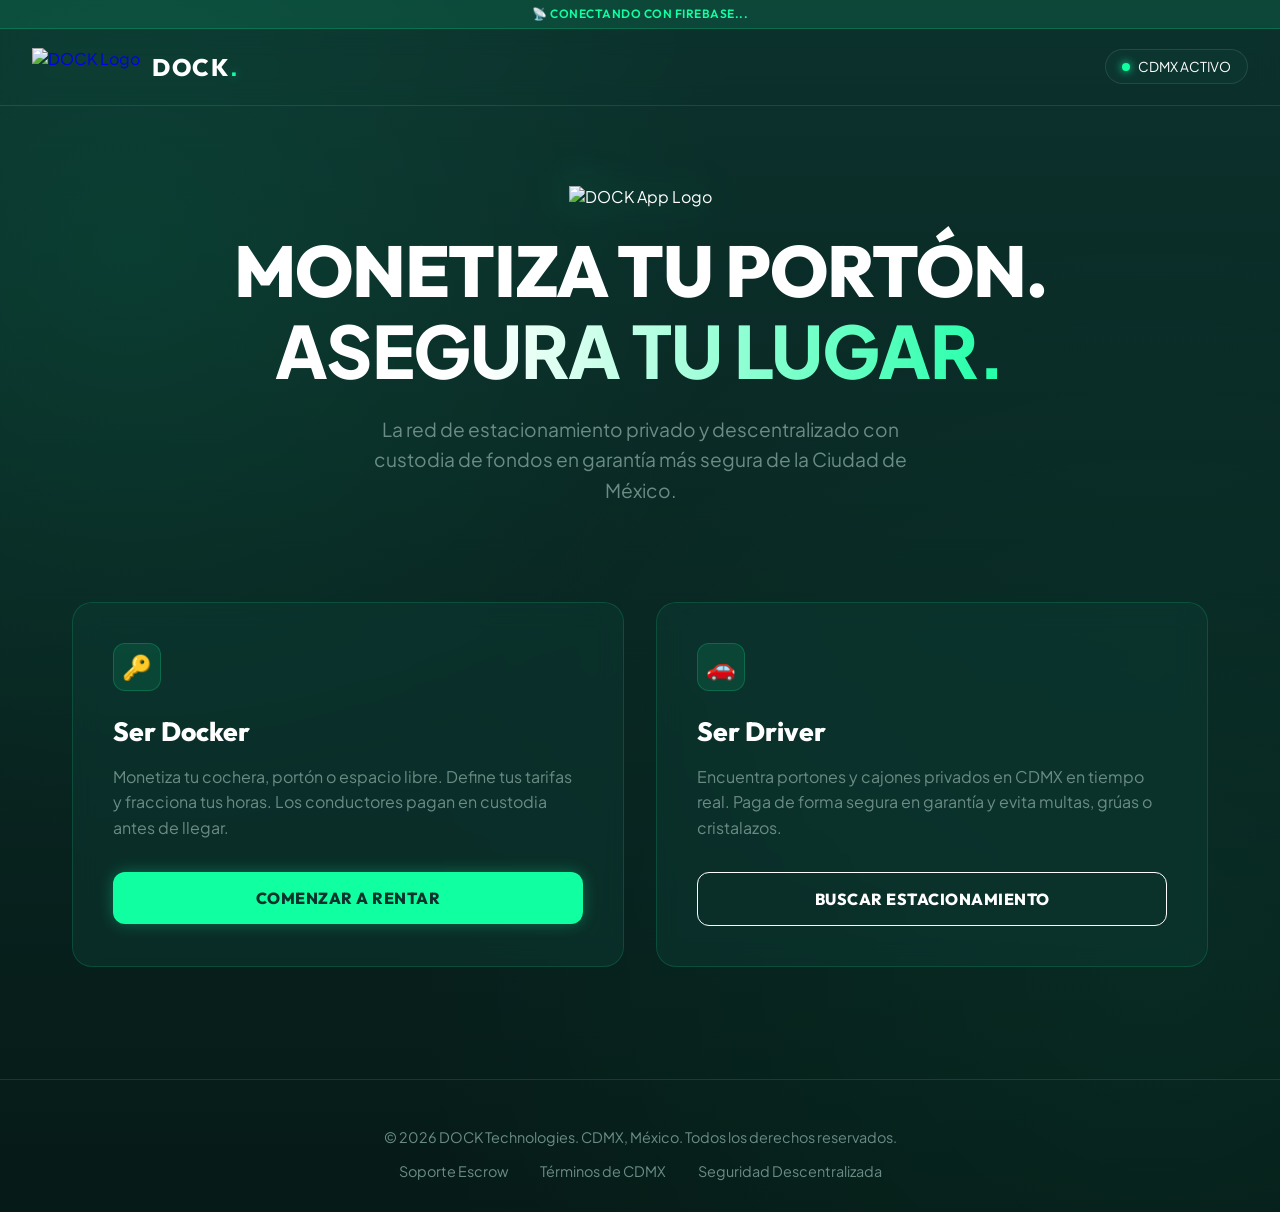
==== docker-dashboard.html @ d96c1703 "Add files via upload" ====
<!DOCTYPE html>
<html lang="es">
<head>
  <meta charset="UTF-8">
  <meta name="viewport" content="width=device-width, initial-scale=1.0">
  <title>Terminal Docker - DOCK</title>
  <link rel="stylesheet" href="style.css">
  <link rel="icon" type="image/png" href="https://imgur.com/uaVmfzb.png">
  <meta name="description" content="Terminal de administración de cajones y portones DOCK.">
</head>
<body>
  <header>
    <a href="index.html" class="logo-container">
      <img src="https://imgur.com/uaVmfzb.png" alt="DOCK Logo" class="logo-img">
      <span class="logo-text">DOCK<span>.</span></span>
    </a>
    <div class="nav-user">
      <div class="user-badge">
        <span class="badge-dot"></span>
        <span id="navUsername">Cargando...</span>
      </div>
      <button class="logout-btn" onclick="logout()">Salir</button>
    </div>
  </header>

  <main class="container" style="margin-top: 3rem;">
    <div class="bento-grid">
      <!-- Config Bento Card: Crea tu Spot -->
      <div class="bento-card">
        <h2 class="card-title" style="margin-bottom: 1.5rem; text-transform: uppercase; letter-spacing: 1px; color: var(--neon);">
          <span>⚙️</span> Configurar Spot
        </h2>
        <form id="spotConfigForm" onsubmit="saveSpotConfig(event)">
          <div class="form-group">
            <label class="form-label">Número de cajones disponibles</label>
            <input type="number" id="spotCajones" class="form-input" min="1" max="12" value="4" required>
          </div>
          <div class="form-group">
            <label class="form-label">Horas Máximas Permitidas</label>
            <input type="number" id="spotMaxHoras" class="form-input" min="1" max="24" value="6" required>
          </div>
          <div class="form-group">
            <label class="form-label">Tarifa por Hora (MXN)</label>
            <input type="number" id="spotTarifaHora" class="form-input" min="5" value="40" required>
          </div>
          <div class="form-group">
            <label class="form-label">Tarifa Fracción (15 min) (MXN)</label>
            <input type="number" id="spotTarifaFraccion" class="form-input" min="1" value="12" required>
          </div>
          
          <div class="form-group">
            <label class="form-label">Imagen de Fachada / Portón</label>
            <div class="upload-container" onclick="document.getElementById('gateImageInput').click()">
              <input type="file" id="gateImageInput" accept="image/*" style="display: none;" onchange="previewGateImage(event)">
              <img id="gateImagePreview" class="upload-preview" alt="Vista previa de fachada">
              <div id="uploadPlaceholder">
                <span class="upload-icon">📸</span>
                <p style="font-size: 0.9rem; color: var(--gray);">Subir Foto de Fachada</p>
                <p style="font-size: 0.75rem; color: rgba(15,255,161,0.5); margin-top: 0.25rem;">(Opcional, se usará mock predeterminado)</p>
              </div>
            </div>
          </div>

          <button type="submit" class="btn btn-primary" style="margin-top: 1rem;">Actualizar Spot & Cajones</button>
        </form>
      </div>

      <!-- Live Grid UX: Monitoring -->
      <div class="bento-card">
        <div style="display: flex; justify-content: space-between; align-items: center; margin-bottom: 2rem;">
          <h2 class="card-title" style="margin: 0; text-transform: uppercase; letter-spacing: 1px;">
            <span>📡</span> Live Grid Telemetry
          </h2>
          <button class="btn btn-secondary" onclick="simulateNewOccupancy()" style="width: auto; padding: 0.5rem 1rem; font-size: 0.85rem;">
            ⚡ Simular Entrada
          </button>
        </div>
        
        <div class="telemetry-grid" id="telemetryGrid">
          <!-- Dynamically populated via JS -->
        </div>
      </div>
    </div>
  </main>

  <!-- Details Overlay modal -->
  <div class="details-popup" id="detailsOverlay">
    <div class="details-modal">
      <h2 style="font-weight: 800; text-transform: uppercase; letter-spacing: 1px; color: var(--neon); text-align: center; margin-bottom: 1.5rem;">
        Telemetría de Conexión
      </h2>
      
      <table class="details-table">
        <tr>
          <td>Cajón</td>
          <td id="detCajon">#0</td>
        </tr>
        <tr>
          <td>Driver</td>
          <td id="detDriver">N/A</td>
        </tr>
        <tr>
          <td>Teléfono</td>
          <td id="detPhone">N/A</td>
        </tr>
        <tr>
          <td>Placas / Vehículo</td>
          <td id="detVehicle">N/A</td>
        </tr>
        <tr>
          <td>Tiempo Contratado</td>
          <td id="detTotalTime">0h 0m</td>
        </tr>
        <tr>
          <td>Fondo en Escrow (Garantía)</td>
          <td id="detEscrow" style="color: var(--neon);">MXN $0.00</td>
        </tr>
        <tr>
          <td>Inicio de Sesión</td>
          <td id="detStartTime">00:00:00</td>
        </tr>
      </table>

      <div class="legal-card" style="margin-bottom: 2rem; border-color: var(--error); background: rgba(255, 74, 74, 0.05); padding: 1rem;">
        <div class="legal-header" style="font-size: 0.9rem;">⚠️ Protocolo de Grúa Activo</div>
        <p class="legal-text" style="font-size: 0.75rem;">
          Si el tiempo expira y transcurre la tolerancia de 10 minutos, queda habilitado el botón para despacho inmediato de arrastre privado a cargo del Driver infractor.
        </p>
      </div>

      <div style="display: flex; gap: 1rem;">
        <button class="btn btn-secondary" onclick="closeDetails()" style="flex: 1;">Volver</button>
        <button class="btn btn-primary" id="releaseBtn" onclick="releaseSpot(currentViewingSlotIndex)" style="flex: 1; background: var(--error); color: white; border: 1px solid var(--error);">Liberar Cajón</button>
      </div>
    </div>
  </div>

  <footer>
    <p>&copy; 2026 DOCK Technologies. CDMX, México. Todos los derechos reservados.</p>
  </footer>

  <script>
    // Validate session
    document.addEventListener("DOMContentLoaded", () => {
      const user = localStorage.getItem("dock_user");
      const role = localStorage.getItem("dock_role");
      
      if (!user || role !== 'docker') {
        window.location.href = 'index.html';
        return;
      }
      
      document.getElementById('navUsername').innerText = `Docker: ${user}`;
      
      // Load saved configurations or set defaults
      initConfiguration();
      
      // Render layout
      renderGrid();
      
      // Start real-time clock tickers
      setInterval(updateTickers, 1000);
    });

    let config = {
      cajones: 4,
      maxHoras: 6,
      tarifaHora: 40,
      tarifaFraccion: 12
    };

    let spotsData = [];
    let currentViewingSlotIndex = -1;

    function initConfiguration() {
      const savedConfig = localStorage.getItem("dock_spot_config");
      if (savedConfig) {
        config = JSON.parse(savedConfig);
        document.getElementById('spotCajones').value = config.cajones;
        document.getElementById('spotMaxHoras').value = config.maxHoras;
        document.getElementById('spotTarifaHora').value = config.spotTarifaHora || config.tarifaHora;
        document.getElementById('spotTarifaFraccion').value = config.spotTarifaFraccion || config.tarifaFraccion;
      } else {
        localStorage.setItem("dock_spot_config", JSON.stringify(config));
      }

      // Load image preview if saved
      const savedImage = localStorage.getItem("dock_spot_image");
      if (savedImage) {
        const preview = document.getElementById('gateImagePreview');
        const placeholder = document.getElementById('uploadPlaceholder');
        preview.src = savedImage;
        preview.style.display = 'block';
        placeholder.style.display = 'none';
      }

      // Initialize spot data
      const savedSpots = localStorage.getItem("dock_spots_data");
      if (savedSpots) {
        spotsData = JSON.parse(savedSpots);
        // Sync number of cajones if config changed
        adjustSpotsLength();
      } else {
        generateDefaultSpots();
      }
    }

    function generateDefaultSpots() {
      spotsData = [];
      for (let i = 0; i < config.cajones; i++) {
        // Mocking some occupied and some vacant
        if (i === 1) {
          // Parking de LuisRo
          const durationMs = 2 * 60 * 60 * 1000; // 2 hours
          const startTime = Date.now() - (45 * 60 * 1000); // started 45 mins ago
          spotsData.push({
            id: i + 1,
            status: 'occupied',
            driverName: 'Luis Roberto',
            driverPhone: '55 2381 9921',
            vehicleNickname: 'Vento Negro (LuisRo)',
            startTime: startTime,
            endTime: startTime + durationMs,
            totalDurationMs: durationMs,
            escrowAmount: 80
          });
        } else {
          spotsData.push({
            id: i + 1,
            status: 'vacant'
          });
        }
      }
      saveSpotsData();
    }

    function adjustSpotsLength() {
      if (spotsData.length < config.cajones) {
        for (let i = spotsData.length; i < config.cajones; i++) {
          spotsData.push({ id: i + 1, status: 'vacant' });
        }
      } else if (spotsData.length > config.cajones) {
        spotsData = spotsData.slice(0, config.cajones);
      }
      saveSpotsData();
    }

    function saveSpotsData() {
      localStorage.setItem("dock_spots_data", JSON.stringify(spotsData));
    }

    function saveSpotConfig(e) {
      e.preventDefault();
      config.cajones = parseInt(document.getElementById('spotCajones').value);
      config.maxHoras = parseInt(document.getElementById('spotMaxHoras').value);
      config.tarifaHora = parseInt(document.getElementById('spotTarifaHora').value);
      config.tarifaFraccion = parseInt(document.getElementById('spotTarifaFraccion').value);

      localStorage.setItem("dock_spot_config", JSON.stringify(config));
      adjustSpotsLength();
      renderGrid();
    }

    function previewGateImage(event) {
      const file = event.target.files[0];
      if (file) {
        const reader = new FileReader();
        reader.onload = function(e) {
          const preview = document.getElementById('gateImagePreview');
          const placeholder = document.getElementById('uploadPlaceholder');
          preview.src = e.target.result;
          preview.style.display = 'block';
          placeholder.style.display = 'none';
          localStorage.setItem("dock_spot_image", e.target.result);
        }
        reader.readAsDataURL(file);
      }
    }

    function renderGrid() {
      const grid = document.getElementById('telemetryGrid');
      grid.innerHTML = '';

      spotsData.forEach((spot, idx) => {
        const dial = document.createElement('div');
        dial.className = `telemetry-dial ${spot.status === 'vacant' ? 'dial-vacant' : 'dial-occupied'}`;
        dial.onclick = () => showSpotDetails(idx);

        if (spot.status === 'vacant') {
          dial.innerHTML = `
            <div class="dial-status">DISPONIBLE</div>
            <div class="dial-number">#0${spot.id}</div>
            <div class="dial-label">SIN CONEXIÓN</div>
          `;
        } else {
          // Circular progress math
          // Total length of dash = 283 (radius=45, 2*PI*45 = 282.7)
          const now = Date.now();
          const elapsed = now - spot.startTime;
          const total = spot.totalDurationMs;
          const percentLeft = Math.max(0, 1 - (elapsed / total));
          const dashoffset = 283 * (1 - percentLeft);

          dial.innerHTML = `
            <svg class="dial-timer-svg">
              <circle class="track" cx="50%" cy="50%" r="45"></circle>
              <circle class="progress" cx="50%" cy="50%" r="45" style="stroke-dashoffset: ${dashoffset}px;" id="svg-dial-${idx}"></circle>
            </svg>
            <div class="dial-status">CONECTADO</div>
            <div class="dial-client-nickname">${spot.vehicleNickname}</div>
            <div class="dial-occupied-meta" id="ticker-time-${idx}">00:00:00</div>
            <div class="dial-cost" id="ticker-cost-${idx}">$0.00</div>
            <div class="dial-label" style="margin-top:0.25rem;">Cajón #0${spot.id}</div>
          `;
        }
        grid.appendChild(dial);
      });
    }

    function updateTickers() {
      spotsData.forEach((spot, idx) => {
        if (spot.status !== 'occupied') return;

        const timeElem = document.getElementById(`ticker-time-${idx}`);
        const costElem = document.getElementById(`ticker-cost-${idx}`);
        const progressCircle = document.getElementById(`svg-dial-${idx}`);

        if (!timeElem || !costElem) return;

        const now = Date.now();
        const elapsedMs = now - spot.startTime;
        const remainingMs = spot.endTime - now;

        // Display HH:MM:SS (standard countdown or infraction indicator)
        if (remainingMs > 0) {
          const hours = Math.floor(remainingMs / 3600000);
          const minutes = Math.floor((remainingMs % 3600000) / 60000);
          const seconds = Math.floor((remainingMs % 60000) / 1000);
          timeElem.innerText = `${pad(hours)}:${pad(minutes)}:${pad(seconds)}`;
          timeElem.style.color = 'var(--neon)';
        } else {
          // Infraction!
          const absOverMs = Math.abs(remainingMs);
          const minutes = Math.floor(absOverMs / 60000);
          const seconds = Math.floor((absOverMs % 60000) / 1000);
          timeElem.innerText = `+${pad(minutes)}:${pad(seconds)}`;
          timeElem.style.color = 'var(--error)';
        }

        // Calculate accumulated cost
        // Under escrow setup, driver paid upfront, but we can display live value
        const hoursElapsed = elapsedMs / 3600000;
        const calculatedCost = Math.round(hoursElapsed * config.tarifaHora);
        costElem.innerText = `MXN $${calculatedCost}.00`;

        // Update progress wheel
        const total = spot.totalDurationMs;
        const percentLeft = Math.max(0, 1 - (elapsedMs / total));
        const dashoffset = 283 * (1 - percentLeft);
        if (progressCircle) {
          progressCircle.style.strokeDashoffset = `${dashoffset}px`;
        }
      });
    }

    function pad(num) {
      return num.toString().padStart(2, '0');
    }

    function showSpotDetails(idx) {
      currentViewingSlotIndex = idx;
      const spot = spotsData[idx];

      document.getElementById('detCajon').innerText = `#0${spot.id}`;

      if (spot.status === 'vacant') {
        document.getElementById('detDriver').innerText = 'Ninguno';
        document.getElementById('detPhone').innerText = 'Ninguno';
        document.getElementById('detVehicle').innerText = 'Ninguno';
        document.getElementById('detTotalTime').innerText = '0h 0m';
        document.getElementById('detEscrow').innerText = 'MXN $0.00';
        document.getElementById('detStartTime').innerText = 'N/A';
        document.getElementById('releaseBtn').style.display = 'none';
      } else {
        document.getElementById('detDriver').innerText = spot.driverName;
        document.getElementById('detPhone').innerText = spot.driverPhone;
        document.getElementById('detVehicle').innerText = spot.vehicleNickname;
        
        const hrs = Math.round((spot.totalDurationMs / 3600000) * 10) / 10;
        document.getElementById('detTotalTime').innerText = `${hrs} horas`;
        document.getElementById('detEscrow').innerText = `MXN $${spot.escrowAmount}.00 (EN GARANTÍA)`;
        
        const d = new Date(spot.startTime);
        document.getElementById('detStartTime').innerText = d.toLocaleTimeString();
        document.getElementById('releaseBtn').style.display = 'block';
      }

      document.getElementById('detailsOverlay').style.display = 'flex';
    }

    function closeDetails() {
      document.getElementById('detailsOverlay').style.display = 'none';
      currentViewingSlotIndex = -1;
    }

    function releaseSpot(idx) {
      if (idx === -1) return;
      spotsData[idx] = {
        id: idx + 1,
        status: 'vacant'
      };
      saveSpotsData();
      renderGrid();
      closeDetails();
    }

    function simulateNewOccupancy() {
      // Find first vacant spot
      const vacantIdx = spotsData.findIndex(s => s.status === 'vacant');
      if (vacantIdx === -1) {
        alert("Todos los cajones están llenos.");
        return;
      }

      const randomNames = ['Alejandro G.', 'Sofia M.', 'Diego R.', 'Valeria H.'];
      const randomCars = ['Jetta Rojo (Placa 992-XYZ)', 'Mazda 3 Gris (Placa MX-901)', 'Mini Cooper Azul (Placa 33-ABC)'];
      
      const name = randomNames[Math.floor(Math.random() * randomNames.length)];
      const car = randomCars[Math.floor(Math.random() * randomCars.length)];
      const durationHours = Math.floor(Math.random() * 3) + 1; // 1 to 3 hours
      const durationMs = durationHours * 60 * 60 * 1000;
      const startTime = Date.now();

      spotsData[vacantIdx] = {
        id: vacantIdx + 1,
        status: 'occupied',
        driverName: name,
        driverPhone: '55 ' + Math.floor(10000000 + Math.random() * 90000000),
        vehicleNickname: car,
        startTime: startTime,
        endTime: startTime + durationMs,
        totalDurationMs: durationMs,
        escrowAmount: durationHours * config.tarifaHora
      };

      saveSpotsData();
      renderGrid();
    }

    function logout() {
      localStorage.clear();
      window.location.href = 'index.html';
    }
  </script>
</body>
</html>
---- style.css ----
@import url('https://fonts.googleapis.com/css2?family=Outfit:wght@300;400;600;800&family=Plus+Jakarta+Sans:wght@300;400;600;800&family=Share+Tech+Mono&display=swap');

:root {
  --bg: #0c322d;
  --bg-rgb: 12, 50, 45;
  --neon: #0fffa1;
  --neon-rgb: 15, 255, 161;
  --white: #ffffff;
  --white-rgb: 255, 255, 255;
  --gray: #6b8c85;
  --error: #ff4a4a;
}

* {
  box-sizing: border-box;
  margin: 0;
  padding: 0;
  font-family: 'Plus Jakarta Sans', 'Outfit', sans-serif;
  -webkit-font-smoothing: antialiased;
}

body {
  background-color: var(--bg);
  background-image: 
    radial-gradient(circle at 10% 20%, rgba(15, 255, 161, 0.08) 0%, transparent 40%),
    radial-gradient(circle at 90% 80%, rgba(15, 255, 161, 0.05) 0%, transparent 50%),
    linear-gradient(rgba(12, 50, 45, 0.95), rgba(6, 26, 23, 0.99));
  color: var(--white);
  min-height: 100vh;
  display: flex;
  flex-direction: column;
  overflow-x: hidden;
}

/* Header & Navigation */
header {
  padding: 1.2rem 2rem;
  display: flex;
  justify-content: space-between;
  align-items: center;
  border-bottom: 1px solid rgba(255, 255, 255, 0.1);
  backdrop-filter: blur(12px);
  -webkit-backdrop-filter: blur(12px);
  position: sticky;
  top: 0;
  z-index: 100;
}

.logo-container {
  display: flex;
  align-items: center;
  gap: 0.75rem;
  text-decoration: none;
}

.logo-img {
  height: 38px;
  width: auto;
}

.logo-text {
  font-size: 1.5rem;
  font-weight: 800;
  letter-spacing: 1.5px;
  color: var(--white);
  text-transform: uppercase;
  font-family: 'Outfit', sans-serif;
}

.logo-text span {
  color: var(--neon);
  text-shadow: 0 0 10px rgba(15, 255, 161, 0.5);
}

.nav-user {
  display: flex;
  align-items: center;
  gap: 1.2rem;
}

/* Role Switch Toggle UI */
.role-switch-container {
  display: flex;
  background: rgba(255, 255, 255, 0.05);
  border: 1px solid rgba(255, 255, 255, 0.1);
  border-radius: 50px;
  padding: 0.2rem;
  align-items: center;
}

.role-switch-btn {
  background: transparent;
  border: none;
  color: var(--gray);
  padding: 0.4rem 1.2rem;
  border-radius: 50px;
  font-size: 0.85rem;
  font-weight: 600;
  cursor: pointer;
  transition: all 0.2s ease;
  font-family: 'Outfit', sans-serif;
}

.role-switch-btn.active {
  background: var(--neon);
  color: var(--bg);
  box-shadow: 0 0 10px rgba(15, 255, 161, 0.3);
}

.user-badge {
  background: rgba(15, 60, 54, 0.45);
  border: 1px solid rgba(255, 255, 255, 0.1);
  padding: 0.5rem 1rem;
  border-radius: 50px;
  font-size: 0.85rem;
  display: flex;
  align-items: center;
  gap: 0.5rem;
}

.badge-dot {
  width: 8px;
  height: 8px;
  background-color: var(--neon);
  border-radius: 50%;
  box-shadow: 0 0 8px var(--neon);
}

.logout-btn {
  background: transparent;
  border: 1px solid var(--error);
  color: var(--error);
  padding: 0.5rem 1rem;
  border-radius: 50px;
  cursor: pointer;
  font-size: 0.85rem;
  transition: all 0.2s ease;
}

.logout-btn:hover {
  background: var(--error);
  color: var(--white);
  box-shadow: 0 0 10px rgba(255, 74, 74, 0.4);
}

/* Firebase Database Status Banner */
.db-status-banner {
  background: rgba(15, 255, 161, 0.1);
  border-bottom: 1px solid rgba(15, 255, 161, 0.2);
  text-align: center;
  font-size: 0.75rem;
  padding: 0.4rem;
  font-weight: 600;
  color: var(--neon);
  letter-spacing: 0.5px;
  font-family: 'Outfit', sans-serif;
}

.db-status-banner.mock {
  background: rgba(255, 255, 255, 0.05);
  border-bottom: 1px solid rgba(255, 255, 255, 0.1);
  color: var(--gray);
}

/* Hero Section */
.hero {
  padding: 5rem 2rem 3rem;
  text-align: center;
  max-width: 900px;
  margin: 0 auto;
}

.hero-logo {
  width: 110px;
  height: auto;
  margin-bottom: 1.5rem;
  filter: drop-shadow(0 0 20px rgba(15, 255, 161, 0.3));
  animation: float 4s ease-in-out infinite;
}

@keyframes float {
  0%, 100% { transform: translateY(0); }
  50% { transform: translateY(-8px); }
}

.hero h1 {
  font-size: 3.5rem;
  font-weight: 800;
  line-height: 1.1;
  margin-bottom: 1.5rem;
  text-transform: uppercase;
  letter-spacing: -1px;
  font-family: 'Outfit', sans-serif;
}

.hero h1 span {
  display: block;
  background: linear-gradient(90deg, var(--white) 30%, var(--neon) 100%);
  -webkit-background-clip: text;
  -webkit-text-fill-color: transparent;
}

.hero p {
  color: var(--gray);
  font-size: 1.2rem;
  max-width: 600px;
  margin: 0 auto 3rem;
  line-height: 1.6;
}

/* Container & Grid Layout */
.container {
  max-width: 1200px;
  margin: 0 auto;
  padding: 0 2rem 4rem;
  width: 100%;
}

.grid-2 {
  display: grid;
  grid-template-columns: repeat(auto-fit, minmax(320px, 1fr));
  gap: 2rem;
  margin-bottom: 3rem;
}

/* Premium Dark Glassmorphism Bento Card */
.card, .bento-card {
  background: rgba(15, 60, 54, 0.45);
  backdrop-filter: blur(12px);
  -webkit-backdrop-filter: blur(12px);
  border: 1px solid rgba(15, 255, 161, 0.15);
  border-radius: 20px;
  padding: 2.5rem;
  transition: transform 0.3s cubic-bezier(0.16, 1, 0.3, 1), border-color 0.3s ease, box-shadow 0.3s ease;
  position: relative;
  overflow: hidden;
}

.card:hover {
  transform: translateY(-6px);
  border-color: var(--neon);
  box-shadow: 0 12px 30px rgba(15, 255, 161, 0.1);
}

.card-title {
  font-size: 1.65rem;
  font-weight: 800;
  margin-bottom: 1rem;
  display: flex;
  align-items: center;
  gap: 0.75rem;
  font-family: 'Outfit', sans-serif;
}

.card-desc {
  color: var(--gray);
  line-height: 1.6;
  margin-bottom: 2rem;
  font-size: 1.0rem;
}

/* Onboarding Roles Icons */
.role-icon {
  width: 48px;
  height: 48px;
  background: rgba(15, 255, 161, 0.1);
  border: 1px solid rgba(15, 255, 161, 0.2);
  border-radius: 12px;
  display: flex;
  align-items: center;
  justify-content: center;
  font-size: 1.5rem;
  margin-bottom: 1.5rem;
}

/* Auth Portal Modal */
.auth-overlay {
  display: none;
  position: fixed;
  top: 0;
  left: 0;
  width: 100vw;
  height: 100vh;
  background: rgba(6, 26, 23, 0.85);
  backdrop-filter: blur(8px);
  -webkit-backdrop-filter: blur(8px);
  z-index: 1000;
  align-items: center;
  justify-content: center;
}

.auth-modal {
  background: var(--bg);
  border: 2px solid var(--neon);
  border-radius: 20px;
  width: 90%;
  max-width: 450px;
  padding: 2.5rem;
  box-shadow: 0 0 40px rgba(15, 255, 161, 0.2);
  position: relative;
}

.close-modal {
  position: absolute;
  top: 1.25rem;
  right: 1.25rem;
  background: transparent;
  border: none;
  color: var(--gray);
  font-size: 1.5rem;
  cursor: pointer;
  transition: color 0.2s ease;
}

.close-modal:hover {
  color: var(--white);
}

/* Forms, Inputs & Labels */
.form-group {
  margin-bottom: 1.5rem;
}

.form-label {
  display: block;
  font-size: 0.85rem;
  text-transform: uppercase;
  letter-spacing: 1px;
  margin-bottom: 0.5rem;
  color: var(--gray);
  font-weight: 600;
}

.form-input {
  width: 100%;
  background: rgba(255, 255, 255, 0.05);
  border: 1px solid rgba(255, 255, 255, 0.1);
  border-radius: 12px;
  padding: 0.85rem 1.25rem;
  color: var(--white);
  font-size: 1rem;
  transition: all 0.3s ease;
}

.form-input:focus {
  outline: none;
  border-color: var(--neon);
  background: rgba(15, 255, 161, 0.05);
  box-shadow: 0 0 10px rgba(15, 255, 161, 0.25);
}

/* Action Buttons */
.btn {
  display: inline-flex;
  align-items: center;
  justify-content: center;
  width: 100%;
  padding: 1rem;
  border-radius: 12px;
  font-weight: 800;
  font-size: 1.0rem;
  cursor: pointer;
  transition: all 0.2s ease;
  border: none;
  font-family: 'Outfit', sans-serif;
  text-transform: uppercase;
  letter-spacing: 0.5px;
}

.btn-primary {
  background: var(--neon);
  color: var(--bg);
  box-shadow: 0 0 15px rgba(15, 255, 161, 0.3);
}

.btn-primary:hover {
  transform: translateY(-2px);
  box-shadow: 0 0 25px rgba(15, 255, 161, 0.5);
}

.btn-secondary {
  background: transparent;
  border: 1px solid var(--white);
  color: var(--white);
}

.btn-secondary:hover {
  background: var(--white);
  color: var(--bg);
}

/* Bento Cards Layout */
.bento-grid {
  display: grid;
  grid-template-columns: 1fr;
  gap: 2rem;
}

@media (min-width: 768px) {
  .bento-grid {
    grid-template-columns: 2fr 3fr;
  }
  .hero h1 {
    font-size: 4.5rem;
  }
}

/* Telemetry Circular Elements */
.telemetry-grid {
  display: grid;
  grid-template-columns: repeat(auto-fill, minmax(200px, 1fr));
  gap: 1.5rem;
}

.telemetry-dial {
  aspect-ratio: 1;
  background: rgba(12, 50, 45, 0.4);
  border-radius: 50%;
  display: flex;
  flex-direction: column;
  align-items: center;
  justify-content: center;
  position: relative;
  cursor: pointer;
  transition: all 0.3s ease;
  padding: 1.5rem;
  text-align: center;
}

.dial-vacant {
  border: 2px dashed var(--neon);
  box-shadow: inset 0 0 15px rgba(15, 255, 161, 0.1);
}

.dial-vacant:hover {
  border-style: solid;
  box-shadow: inset 0 0 25px rgba(15, 255, 161, 0.2), 0 0 15px rgba(15, 255, 161, 0.2);
  transform: scale(1.02);
}

/* Circular glowing border for occupied slots */
.dial-occupied {
  border: 2px solid var(--white);
  box-shadow: 0 0 15px var(--neon);
}

.dial-occupied:hover {
  box-shadow: 0 0 25px var(--neon);
  transform: scale(1.02);
}

.dial-status {
  font-size: 0.75rem;
  letter-spacing: 2px;
  text-transform: uppercase;
  font-weight: 800;
  margin-bottom: 0.25rem;
}

.dial-vacant .dial-status {
  color: var(--neon);
  text-shadow: 0 0 5px rgba(15, 255, 161, 0.3);
}

.dial-occupied .dial-status {
  color: var(--white);
}

.dial-number {
  font-size: 1.75rem;
  font-weight: 800;
  margin-bottom: 0.5rem;
  font-family: 'Outfit', sans-serif;
}

.dial-label {
  font-size: 0.8rem;
  color: var(--gray);
}

.dial-timer-svg {
  position: absolute;
  top: 0;
  left: 0;
  width: 100%;
  height: 100%;
  transform: rotate(-90deg);
  pointer-events: none;
}

.dial-timer-svg circle {
  fill: none;
  stroke-width: 4;
}

.dial-timer-svg .track {
  stroke: rgba(255, 255, 255, 0.1);
}

.dial-timer-svg .progress {
  stroke: var(--neon);
  stroke-dasharray: 283;
  stroke-dashoffset: 0;
  transition: stroke-dashoffset 1s linear;
}

.dial-occupied-meta {
  font-family: 'Share Tech Mono', monospace;
  font-size: 0.9rem;
  color: var(--neon);
  margin-top: 0.5rem;
  z-index: 1;
}

.dial-client-nickname {
  font-weight: 600;
  font-size: 0.95rem;
  color: var(--white);
  overflow: hidden;
  text-overflow: ellipsis;
  white-space: nowrap;
  max-width: 90%;
  z-index: 1;
}

.dial-cost {
  font-family: 'Share Tech Mono', monospace;
  font-size: 1.1rem;
  color: var(--white);
  font-weight: 700;
  margin-top: 0.25rem;
  z-index: 1;
}

/* Image Upload Mock Slot */
.upload-container {
  border: 2px dashed rgba(255, 255, 255, 0.1);
  border-radius: 16px;
  padding: 2rem;
  text-align: center;
  cursor: pointer;
  transition: all 0.2s ease;
  position: relative;
  overflow: hidden;
  height: 180px;
  display: flex;
  flex-direction: column;
  align-items: center;
  justify-content: center;
  background: rgba(255, 255, 255, 0.02);
}

.upload-container:hover {
  border-color: var(--neon);
  background: rgba(15, 255, 161, 0.02);
}

.upload-preview {
  position: absolute;
  top: 0;
  left: 0;
  width: 100%;
  height: 100%;
  object-fit: cover;
  display: none;
}

.upload-icon {
  font-size: 2rem;
  color: var(--gray);
  margin-bottom: 0.5rem;
}

/* Driver Telemetry Circular Component (Big Ring) */
.timer-container {
  display: flex;
  flex-direction: column;
  align-items: center;
  margin: 2rem 0;
}

.timer-ring-wrapper {
  position: relative;
  width: 280px;
  height: 280px;
}

.timer-svg {
  width: 100%;
  height: 100%;
  transform: rotate(-90deg);
}

.timer-svg circle {
  fill: none;
  stroke-width: 8;
}

.timer-svg .track {
  stroke: rgba(255, 255, 255, 0.05);
}

.timer-svg .progress {
  stroke: var(--neon);
  stroke-linecap: round;
  stroke-dasharray: 816.8;
  stroke-dashoffset: 0;
  filter: drop-shadow(0 0 8px rgba(15, 255, 161, 0.5));
  transition: stroke-dashoffset 1s linear;
}

.timer-content {
  position: absolute;
  top: 0;
  left: 0;
  width: 100%;
  height: 100%;
  display: flex;
  flex-direction: column;
  align-items: center;
  justify-content: center;
  z-index: 1;
}

.timer-countdown {
  font-family: 'Share Tech Mono', monospace;
  font-size: 3rem;
  font-weight: 800;
  letter-spacing: 1px;
  color: var(--white);
  text-shadow: 0 0 15px rgba(255, 255, 255, 0.2);
}

.timer-label {
  font-size: 0.8rem;
  text-transform: uppercase;
  letter-spacing: 2px;
  color: var(--gray);
  margin-top: 0.5rem;
}

/* Escrow Price Display Box */
.escrow-payment-box {
  background: rgba(15, 255, 161, 0.05);
  border: 1px solid rgba(15, 255, 161, 0.2);
  border-radius: 16px;
  padding: 1.5rem;
  margin-top: 1.5rem;
  text-align: center;
}

.escrow-title {
  color: var(--neon);
  font-weight: 800;
  font-size: 1.1rem;
  margin-bottom: 0.5rem;
  text-transform: uppercase;
  letter-spacing: 1px;
}

.escrow-price {
  font-size: 2.25rem;
  font-weight: 800;
  margin: 0.5rem 0;
}

.escrow-price span {
  font-size: 1rem;
  color: var(--gray);
}

/* Legal Cards and Popups */
.legal-card {
  background: rgba(255, 74, 74, 0.05);
  border: 2px solid var(--error);
  border-radius: 20px;
  padding: 1.75rem;
  margin-top: 2rem;
  position: relative;
}

.legal-header {
  color: var(--error);
  font-weight: 800;
  font-size: 1.1rem;
  display: flex;
  align-items: center;
  gap: 0.5rem;
  margin-bottom: 0.75rem;
  text-transform: uppercase;
  letter-spacing: 1px;
  font-family: 'Outfit', sans-serif;
}

.legal-text {
  font-size: 0.85rem;
  line-height: 1.5;
  color: rgba(255, 255, 255, 0.85);
  text-align: justify;
}

.details-popup {
  display: none;
  position: fixed;
  top: 0;
  left: 0;
  width: 100vw;
  height: 100vh;
  background: rgba(6, 26, 23, 0.9);
  backdrop-filter: blur(10px);
  -webkit-backdrop-filter: blur(10px);
  z-index: 2000;
  align-items: center;
  justify-content: center;
}

.details-modal {
  background: var(--bg);
  border: 1px solid rgba(255, 255, 255, 0.1);
  border-radius: 20px;
  width: 90%;
  max-width: 500px;
  padding: 2.5rem;
  box-shadow: 0 10px 40px rgba(0, 0, 0, 0.5);
}

.details-table {
  width: 100%;
  margin: 1.5rem 0;
  border-collapse: collapse;
}

.details-table td {
  padding: 0.75rem 0;
  border-bottom: 1px solid rgba(255, 255, 255, 0.05);
}

.details-table td:first-child {
  color: var(--gray);
  font-weight: 600;
}

.details-table td:last-child {
  text-align: right;
  font-weight: 800;
}

/* Footer Section */
footer {
  margin-top: auto;
  padding: 3rem 2rem 2rem;
  border-top: 1px solid rgba(255, 255, 255, 0.1);
  text-align: center;
  color: var(--gray);
  font-size: 0.9rem;
}

.footer-links {
  display: flex;
  justify-content: center;
  gap: 2rem;
  margin-top: 1rem;
}

.footer-link {
  color: var(--gray);
  text-decoration: none;
  transition: color 0.2s ease;
}

.footer-link:hover {
  color: var(--neon);
}
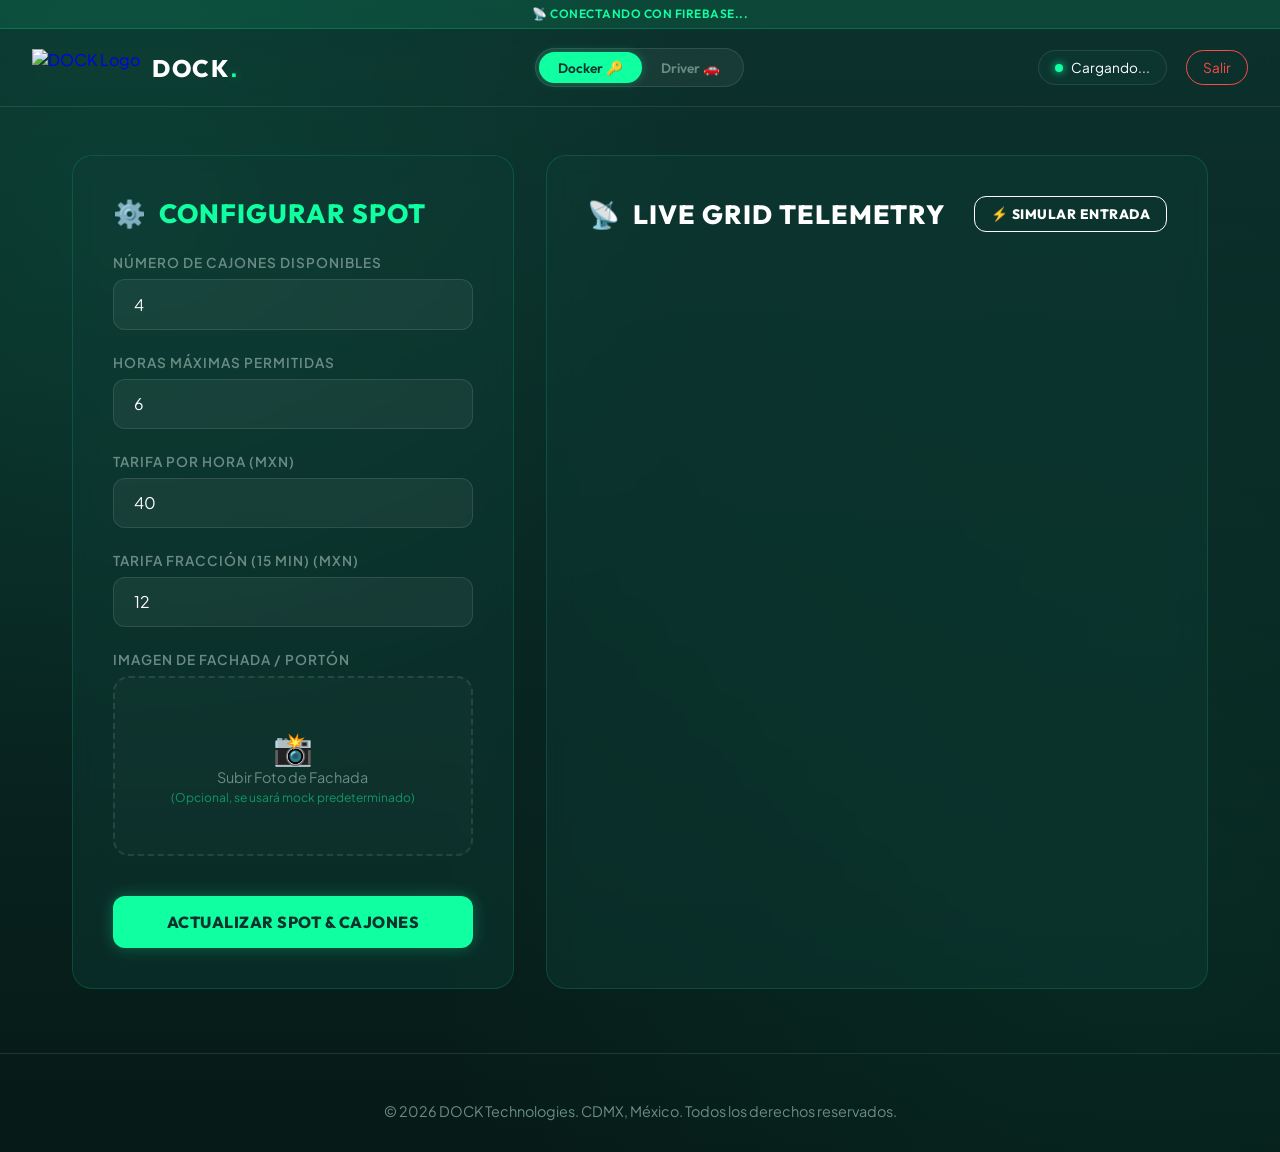
==== commit e1d6ab12: "Add files via upload" ====
--- a/docker-dashboard.html
+++ b/docker-dashboard.html
@@ -9,11 +9,23 @@
   <meta name="description" content="Terminal de administración de cajones y portones DOCK.">
 </head>
 <body>
+  <!-- Firebase Database Status Banner -->
+  <div class="db-status-banner" id="dbStatusBanner">
+    📡 CONECTANDO CON FIREBASE...
+  </div>
+
   <header>
     <a href="index.html" class="logo-container">
       <img src="https://imgur.com/uaVmfzb.png" alt="DOCK Logo" class="logo-img">
       <span class="logo-text">DOCK<span>.</span></span>
     </a>
+    
+    <!-- Unified Dual-Role Switch Toggle in Header -->
+    <div class="role-switch-container">
+      <button class="role-switch-btn active" id="toggleDocker">Docker 🔑</button>
+      <button class="role-switch-btn" id="toggleDriver" onclick="switchRole('driver')">Driver 🚗</button>
+    </div>
+
     <div class="nav-user">
       <div class="user-badge">
         <span class="badge-dot"></span>
@@ -139,28 +151,54 @@
     <p>&copy; 2026 DOCK Technologies. CDMX, México. Todos los derechos reservados.</p>
   </footer>
 
-  <script>
-    // Validate session
-    document.addEventListener("DOMContentLoaded", () => {
-      const user = localStorage.getItem("dock_user");
-      const role = localStorage.getItem("dock_role");
-      
-      if (!user || role !== 'docker') {
-        window.location.href = 'index.html';
-        return;
-      }
-      
-      document.getElementById('navUsername').innerText = `Docker: ${user}`;
-      
-      // Load saved configurations or set defaults
+  <!-- Firebase Integration Script -->
+  <script type="module">
+    import { db } from "./firebase-config.js";
+    import { doc, getDoc, setDoc } from "https://www.gstatic.com/firebasejs/10.8.0/firebase-firestore.js";
+
+    let isMock = false;
+
+    // Validate Firebase connection
+    try {
+      if (!db || !db.app || db.app.options.apiKey === "YOUR_API_KEY_HERE") {
+        throw new Error("Mocking");
+      }
+      document.getElementById('dbStatusBanner').innerText = "📡 CONECTADO A FIRESTORE (gowash-5e31a)";
+      document.getElementById('dbStatusBanner').style.background = "rgba(15, 255, 161, 0.1)";
+      document.getElementById('dbStatusBanner').style.color = "var(--neon)";
+      isMock = false;
+    } catch (err) {
+      isMock = true;
+      document.getElementById('dbStatusBanner').innerText = "⚡ MODO SIMULADOR LOCAL (LocalStorage fallback)";
+      document.getElementById('dbStatusBanner').className = "db-status-banner mock";
+    }
+
+    // Session Verification
+    const activePhone = localStorage.getItem("dock_phone");
+    const activeUsername = localStorage.getItem("dock_username");
+    const activeRole = localStorage.getItem("dock_role");
+
+    if (!activePhone || activeRole !== 'docker') {
+      window.location.href = 'index.html';
+    } else {
+      document.getElementById('navUsername').innerText = `Docker: ${activeUsername}`;
       initConfiguration();
-      
-      // Render layout
       renderGrid();
-      
-      // Start real-time clock tickers
       setInterval(updateTickers, 1000);
-    });
+    }
+
+    window.switchRole = function(newRole) {
+      localStorage.setItem("dock_role", newRole);
+      window.location.href = `${newRole}-dashboard.html`;
+    }
+
+    window.logout = function() {
+      localStorage.removeItem("dock_session");
+      localStorage.removeItem("dock_phone");
+      localStorage.removeItem("dock_username");
+      localStorage.removeItem("dock_role");
+      window.location.href = 'index.html';
+    }
 
     let config = {
       cajones: 4,
@@ -170,7 +208,7 @@
     };
 
     let spotsData = [];
-    let currentViewingSlotIndex = -1;
+    window.currentViewingSlotIndex = -1;
 
     function initConfiguration() {
       const savedConfig = localStorage.getItem("dock_spot_config");
@@ -178,8 +216,8 @@
         config = JSON.parse(savedConfig);
         document.getElementById('spotCajones').value = config.cajones;
         document.getElementById('spotMaxHoras').value = config.maxHoras;
-        document.getElementById('spotTarifaHora').value = config.spotTarifaHora || config.tarifaHora;
-        document.getElementById('spotTarifaFraccion').value = config.spotTarifaFraccion || config.tarifaFraccion;
+        document.getElementById('spotTarifaHora').value = config.tarifaHora;
+        document.getElementById('spotTarifaFraccion').value = config.tarifaFraccion;
       } else {
         localStorage.setItem("dock_spot_config", JSON.stringify(config));
       }
@@ -198,7 +236,6 @@
       const savedSpots = localStorage.getItem("dock_spots_data");
       if (savedSpots) {
         spotsData = JSON.parse(savedSpots);
-        // Sync number of cajones if config changed
         adjustSpotsLength();
       } else {
         generateDefaultSpots();
@@ -208,16 +245,14 @@
     function generateDefaultSpots() {
       spotsData = [];
       for (let i = 0; i < config.cajones; i++) {
-        // Mocking some occupied and some vacant
         if (i === 1) {
-          // Parking de LuisRo
           const durationMs = 2 * 60 * 60 * 1000; // 2 hours
           const startTime = Date.now() - (45 * 60 * 1000); // started 45 mins ago
           spotsData.push({
             id: i + 1,
             status: 'occupied',
             driverName: 'Luis Roberto',
-            driverPhone: '55 2381 9921',
+            driverPhone: '5523819921',
             vehicleNickname: 'Vento Negro (LuisRo)',
             startTime: startTime,
             endTime: startTime + durationMs,
@@ -249,7 +284,7 @@
       localStorage.setItem("dock_spots_data", JSON.stringify(spotsData));
     }
 
-    function saveSpotConfig(e) {
+    window.saveSpotConfig = function(e) {
       e.preventDefault();
       config.cajones = parseInt(document.getElementById('spotCajones').value);
       config.maxHoras = parseInt(document.getElementById('spotMaxHoras').value);
@@ -261,7 +296,7 @@
       renderGrid();
     }
 
-    function previewGateImage(event) {
+    window.previewGateImage = function(event) {
       const file = event.target.files[0];
       if (file) {
         const reader = new FileReader();
@@ -277,7 +312,7 @@
       }
     }
 
-    function renderGrid() {
+    window.renderGrid = function() {
       const grid = document.getElementById('telemetryGrid');
       grid.innerHTML = '';
 
@@ -293,8 +328,6 @@
             <div class="dial-label">SIN CONEXIÓN</div>
           `;
         } else {
-          // Circular progress math
-          // Total length of dash = 283 (radius=45, 2*PI*45 = 282.7)
           const now = Date.now();
           const elapsed = now - spot.startTime;
           const total = spot.totalDurationMs;
@@ -331,7 +364,6 @@
         const elapsedMs = now - spot.startTime;
         const remainingMs = spot.endTime - now;
 
-        // Display HH:MM:SS (standard countdown or infraction indicator)
         if (remainingMs > 0) {
           const hours = Math.floor(remainingMs / 3600000);
           const minutes = Math.floor((remainingMs % 3600000) / 60000);
@@ -339,7 +371,6 @@
           timeElem.innerText = `${pad(hours)}:${pad(minutes)}:${pad(seconds)}`;
           timeElem.style.color = 'var(--neon)';
         } else {
-          // Infraction!
           const absOverMs = Math.abs(remainingMs);
           const minutes = Math.floor(absOverMs / 60000);
           const seconds = Math.floor((absOverMs % 60000) / 1000);
@@ -347,13 +378,10 @@
           timeElem.style.color = 'var(--error)';
         }
 
-        // Calculate accumulated cost
-        // Under escrow setup, driver paid upfront, but we can display live value
         const hoursElapsed = elapsedMs / 3600000;
         const calculatedCost = Math.round(hoursElapsed * config.tarifaHora);
         costElem.innerText = `MXN $${calculatedCost}.00`;
 
-        // Update progress wheel
         const total = spot.totalDurationMs;
         const percentLeft = Math.max(0, 1 - (elapsedMs / total));
         const dashoffset = 283 * (1 - percentLeft);
@@ -367,8 +395,8 @@
       return num.toString().padStart(2, '0');
     }
 
-    function showSpotDetails(idx) {
-      currentViewingSlotIndex = idx;
+    window.showSpotDetails = function(idx) {
+      window.currentViewingSlotIndex = idx;
       const spot = spotsData[idx];
 
       document.getElementById('detCajon').innerText = `#0${spot.id}`;
@@ -398,12 +426,12 @@
       document.getElementById('detailsOverlay').style.display = 'flex';
     }
 
-    function closeDetails() {
+    window.closeDetails = function() {
       document.getElementById('detailsOverlay').style.display = 'none';
-      currentViewingSlotIndex = -1;
-    }
-
-    function releaseSpot(idx) {
+      window.currentViewingSlotIndex = -1;
+    }
+
+    window.releaseSpot = function(idx) {
       if (idx === -1) return;
       spotsData[idx] = {
         id: idx + 1,
@@ -414,11 +442,10 @@
       closeDetails();
     }
 
-    function simulateNewOccupancy() {
-      // Find first vacant spot
+    window.simulateNewOccupancy = function() {
       const vacantIdx = spotsData.findIndex(s => s.status === 'vacant');
       if (vacantIdx === -1) {
-        alert("Todos los cajones están llenos.");
+        alert("Todos los cajones están ocupados.");
         return;
       }
 
@@ -427,7 +454,7 @@
       
       const name = randomNames[Math.floor(Math.random() * randomNames.length)];
       const car = randomCars[Math.floor(Math.random() * randomCars.length)];
-      const durationHours = Math.floor(Math.random() * 3) + 1; // 1 to 3 hours
+      const durationHours = Math.floor(Math.random() * 3) + 1;
       const durationMs = durationHours * 60 * 60 * 1000;
       const startTime = Date.now();
 
@@ -435,7 +462,7 @@
         id: vacantIdx + 1,
         status: 'occupied',
         driverName: name,
-        driverPhone: '55 ' + Math.floor(10000000 + Math.random() * 90000000),
+        driverPhone: '55' + Math.floor(10000000 + Math.random() * 90000000),
         vehicleNickname: car,
         startTime: startTime,
         endTime: startTime + durationMs,
@@ -446,11 +473,6 @@
       saveSpotsData();
       renderGrid();
     }
-
-    function logout() {
-      localStorage.clear();
-      window.location.href = 'index.html';
-    }
   </script>
 </body>
 </html>
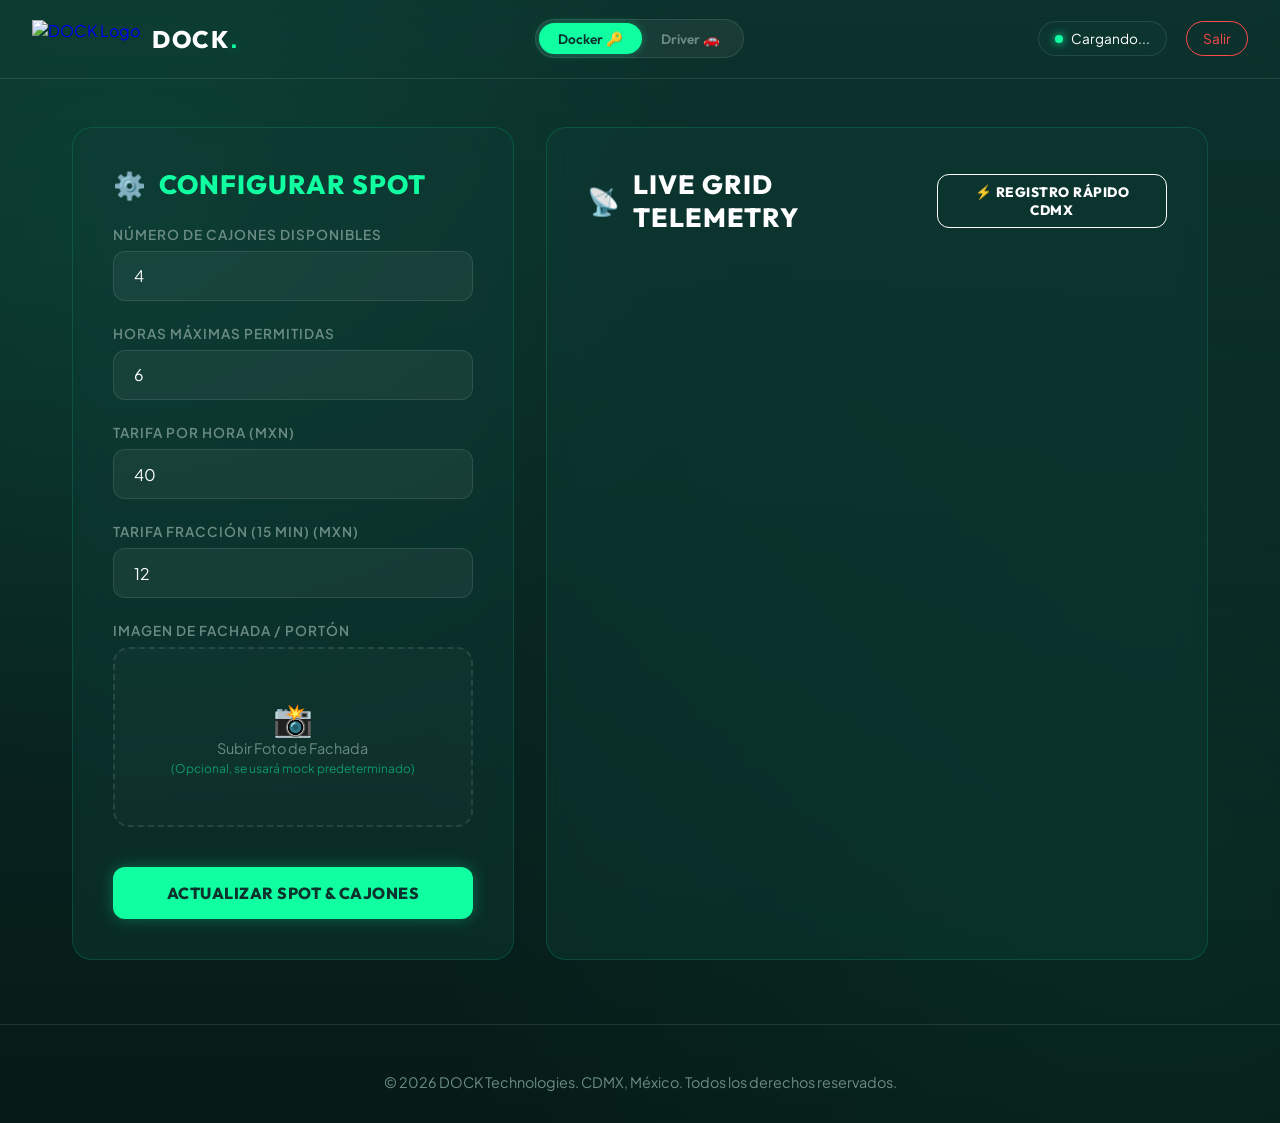
==== commit e9b74c74: "Add files via upload" ====
--- a/docker-dashboard.html
+++ b/docker-dashboard.html
@@ -9,10 +9,6 @@
   <meta name="description" content="Terminal de administración de cajones y portones DOCK.">
 </head>
 <body>
-  <!-- Firebase Database Status Banner -->
-  <div class="db-status-banner" id="dbStatusBanner">
-    📡 CONECTANDO CON FIREBASE...
-  </div>
 
   <header>
     <a href="index.html" class="logo-container">
@@ -84,7 +80,7 @@
             <span>📡</span> Live Grid Telemetry
           </h2>
           <button class="btn btn-secondary" onclick="simulateNewOccupancy()" style="width: auto; padding: 0.5rem 1rem; font-size: 0.85rem;">
-            ⚡ Simular Entrada
+            ⚡ Registro Rápido CDMX
           </button>
         </div>
         
@@ -156,21 +152,15 @@
     import { db } from "./firebase-config.js";
     import { doc, getDoc, setDoc } from "https://www.gstatic.com/firebasejs/10.8.0/firebase-firestore.js";
 
-    let isMock = false;
+    let isMock = true;
 
     // Validate Firebase connection
     try {
-      if (!db || !db.app || db.app.options.apiKey === "YOUR_API_KEY_HERE") {
-        throw new Error("Mocking");
-      }
-      document.getElementById('dbStatusBanner').innerText = "📡 CONECTADO A FIRESTORE (gowash-5e31a)";
-      document.getElementById('dbStatusBanner').style.background = "rgba(15, 255, 161, 0.1)";
-      document.getElementById('dbStatusBanner').style.color = "var(--neon)";
-      isMock = false;
+      if (db && db.app && db.app.options.apiKey && db.app.options.apiKey !== "YOUR_API_KEY_HERE") {
+        isMock = false;
+      }
     } catch (err) {
       isMock = true;
-      document.getElementById('dbStatusBanner').innerText = "⚡ MODO SIMULADOR LOCAL (LocalStorage fallback)";
-      document.getElementById('dbStatusBanner').className = "db-status-banner mock";
     }
 
     // Session Verification
